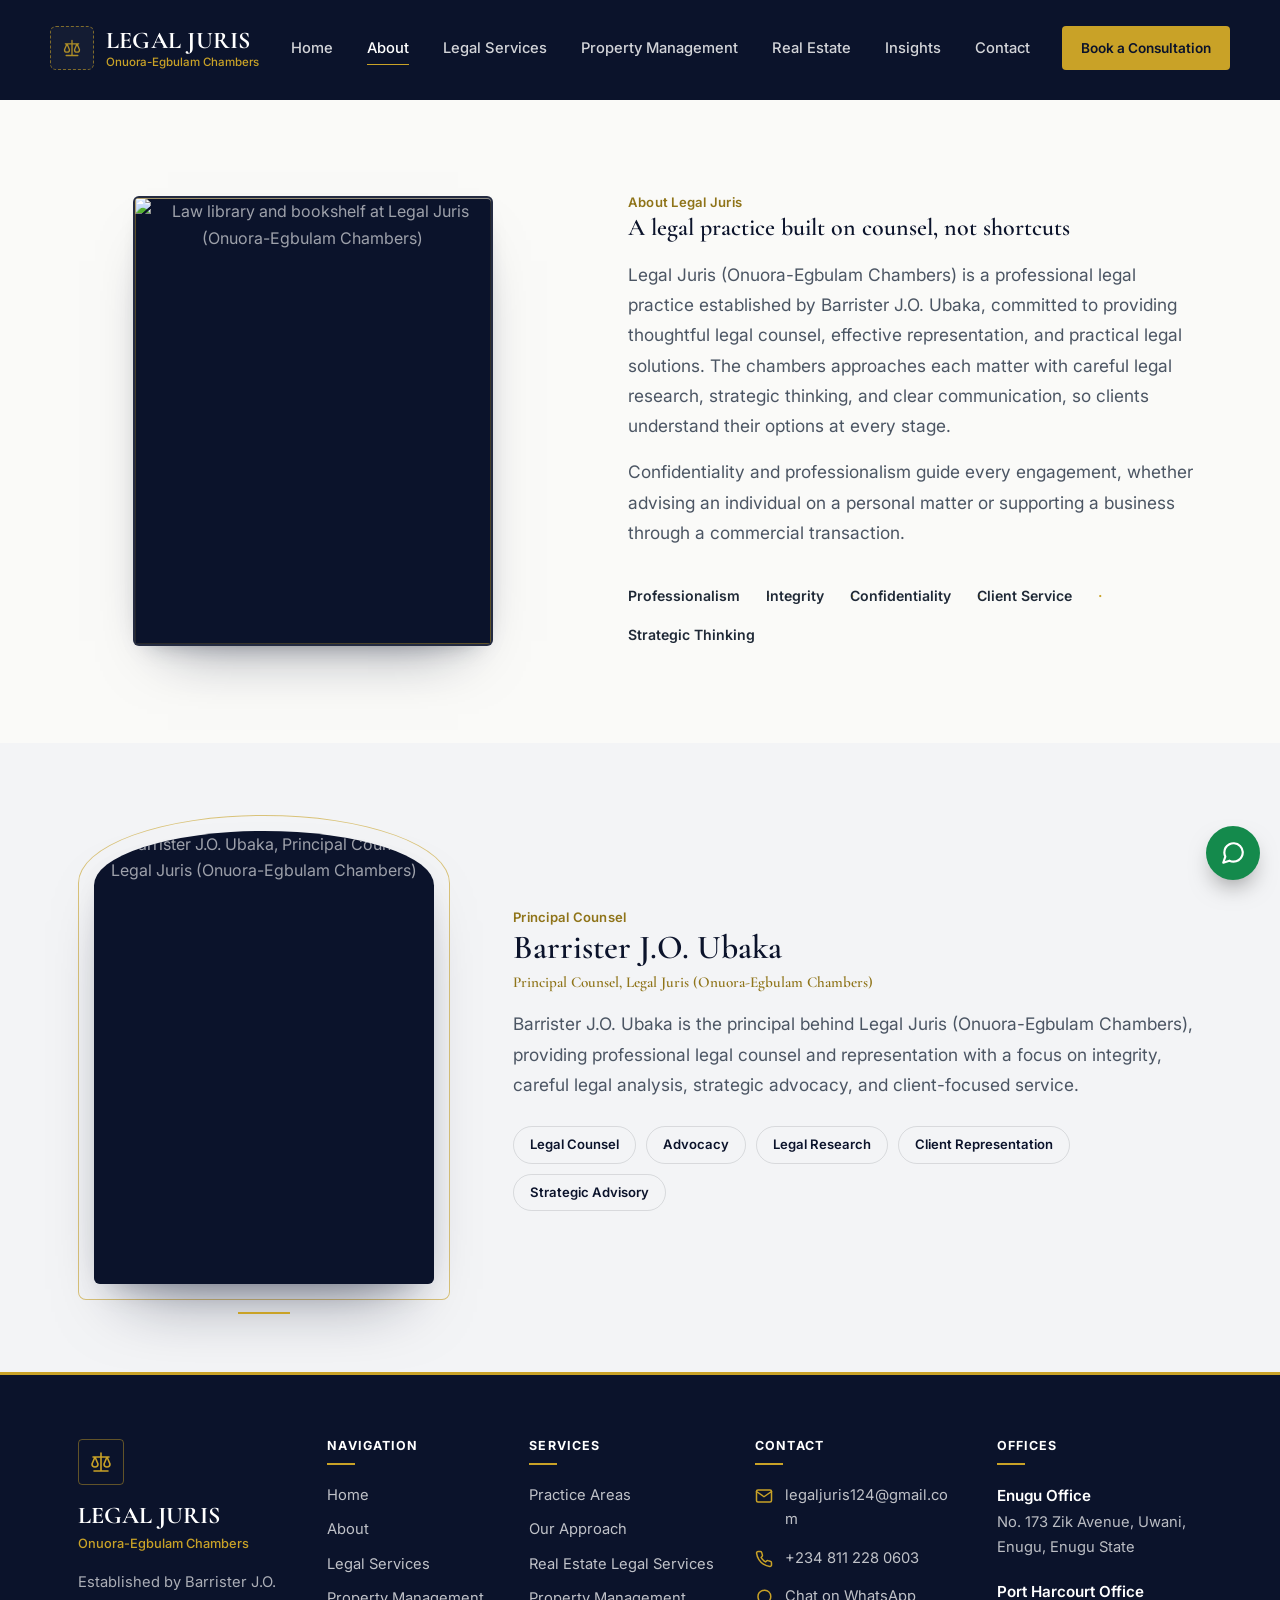
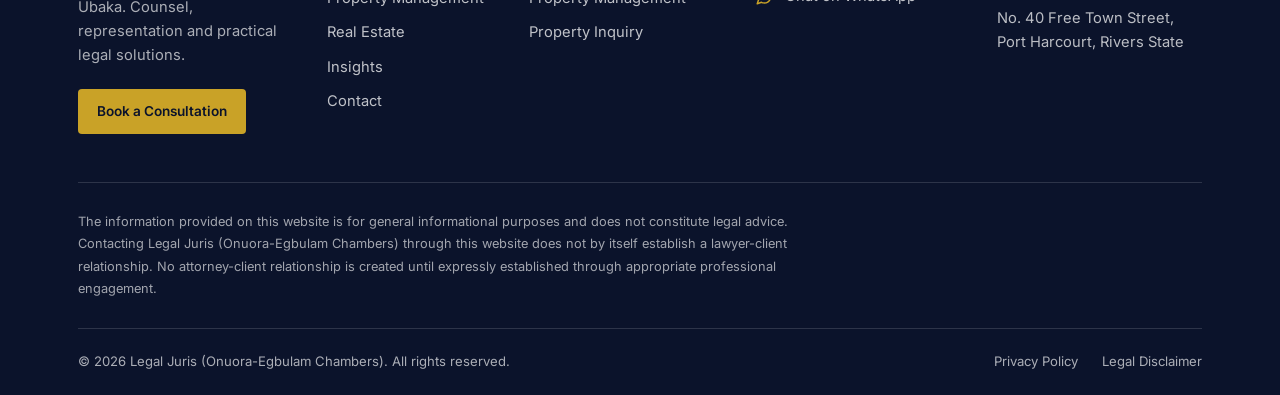
==== about.html @ 04a3dd70 "Initial commit" ====
<!DOCTYPE html>
<html lang="en">
<head>
<meta charset="UTF-8">
<meta name="viewport" content="width=device-width, initial-scale=1.0">
<title>About Legal Juris (Onuora-Egbulam Chambers) | Barrister J.O. Ubaka</title>
<meta name="description" content="Learn about Legal Juris (Onuora-Egbulam Chambers), a professional legal practice established by Barrister J.O. Ubaka, and its principal counsel.">
<link rel="canonical" href="https://www.example.com/about.html">
<meta property="og:type" content="website">
<meta property="og:title" content="About Legal Juris (Onuora-Egbulam Chambers)">
<meta property="og:description" content="A legal practice built on counsel, not shortcuts — learn about the chambers and its Principal Counsel, Barrister J.O. Ubaka.">
<meta property="og:url" content="https://www.example.com/about.html">
<meta property="og:image" content="https://res.cloudinary.com/dtxdhkaqs/image/upload/v1790154562/Barr._J.O_Ubaka_sa1ir5.jpg">
<meta name="theme-color" content="#0B132B">
<link rel="preconnect" href="https://fonts.googleapis.com">
<link rel="preconnect" href="https://fonts.gstatic.com" crossorigin>
<link href="https://fonts.googleapis.com/css2?family=Cormorant+Garamond:wght@500;600;700&family=Inter:wght@400;500;600;700&display=swap" rel="stylesheet">
<link rel="stylesheet" href="styles.css">
</head>
<body data-page="about">

<div id="progress"></div>
<div class="page-transition" id="pageTransition"></div>
<a href="#main" class="btn btn-gold" style="position:fixed; left:12px; top:-60px; z-index:300; transition:top .2s;" id="skipLink">Skip to content</a>

<div id="scrim"></div>
<div id="mobileNav" aria-hidden="true">
  <div class="mclose"><button id="mCloseBtn" aria-label="Close menu">
    <svg viewBox="0 0 24 24" fill="none" stroke="currentColor" stroke-width="2" stroke-linecap="round"><path d="M18 6L6 18M6 6l12 12"/></svg>
  </button></div>
  <nav aria-label="Mobile">
    <a href="index.html" class="mnav-link">Home</a>
    <a href="about.html" class="mnav-link">About</a>
    <a href="legal-services.html" class="mnav-link">Legal Services</a>
    <a href="property-management.html" class="mnav-link">Property Management</a>
    <a href="real-estate.html" class="mnav-link">Real Estate</a>
    <a href="insights.html" class="mnav-link">Insights</a>
    <a href="contact.html" class="mnav-link">Contact</a>
  </nav>
  <a href="contact.html#consultation" class="btn btn-gold btn-block mnav-link">Book a Consultation</a>
</div>

<header id="siteHeader">
  <div class="wrap bar">
    <a href="index.html" class="brand" aria-label="Legal Juris home">
      <span class="brand-logo-slot" role="img" aria-label="Chambers logo placeholder">
        <svg viewBox="0 0 24 24" fill="none" stroke="currentColor" stroke-width="1.6" stroke-linecap="round" stroke-linejoin="round" aria-hidden="true"><path d="M12 3v18M5 21h14M4 7h16M6 7l-3 7a3 3 0 0 0 6 0zM18 7l-3 7a3 3 0 0 0 6 0z"/></svg>
      </span>
      <span class="brand-text">
        <span class="name">LEGAL JURIS</span>
        <span class="sub">Onuora-Egbulam Chambers</span>
      </span>
    </a>
    <nav class="primary-nav" aria-label="Main">
      <a href="index.html" data-nav="home">Home</a>
      <a href="about.html" data-nav="about">About</a>
      <a href="legal-services.html" data-nav="practice-areas">Legal Services</a>
      <a href="property-management.html" data-nav="property-management">Property Management</a>
      <a href="real-estate.html" data-nav="real-estate">Real Estate</a>
      <a href="insights.html" data-nav="insights">Insights</a>
      <a href="contact.html" data-nav="contact">Contact</a>
    </nav>
    <div class="header-cta">
      <a href="contact.html#consultation" class="btn btn-gold btn-sm">Book a Consultation</a>
    </div>
    <button class="hamburger" id="menuBtn" aria-label="Open menu" aria-expanded="false" aria-controls="mobileNav">
      <svg viewBox="0 0 24 24" fill="none" stroke="currentColor" stroke-width="2" stroke-linecap="round"><path d="M3 12h18M3 6h18M3 18h18"/></svg>
    </button>
  </div>
</header>

<main id="main" tabindex="-1">

  <!-- ============ ABOUT ============ -->
  <section class="section-pad" id="about">
    <div class="wrap about-grid">
      <div class="about-photo">
        <div class="img-slot has-photo" role="img" aria-label="Law library and bookshelf at Legal Juris (Onuora-Egbulam Chambers)">
          <img src="https://res.cloudinary.com/dtxdhkaqs/image/upload/v1790154377/legal_juris_portrait_kpsmwk.jpg" alt="Law library and bookshelf at Legal Juris (Onuora-Egbulam Chambers)" loading="lazy">
        </div>
      </div>
      <div class="about-copy">
        <span class="eyebrow">About Legal Juris</span>
        <h2>A legal practice built on counsel, not shortcuts</h2>
        <p class="lede">Legal Juris (Onuora-Egbulam Chambers) is a professional legal practice established by Barrister J.O. Ubaka, committed to providing thoughtful legal counsel, effective representation, and practical legal solutions. The chambers approaches each matter with careful legal research, strategic thinking, and clear communication, so clients understand their options at every stage.</p>
        <p class="lede" style="margin-top:16px">Confidentiality and professionalism guide every engagement, whether advising an individual on a personal matter or supporting a business through a commercial transaction.</p>
        <div class="quality-row">
          <span>Professionalism</span><span>Integrity</span><span>Confidentiality</span><span>Client Service</span><span>Strategic Thinking</span>
        </div>
      </div>
    </div>
  </section>

  <!-- ============ PRINCIPAL COUNSEL ============ -->
  <section class="section-pad bg-alt">
    <div class="wrap principal-grid">
      <div class="principal-photo">
        <div class="img-slot has-photo" role="img" aria-label="Portrait of Barrister J.O. Ubaka, Principal Counsel">
          <img src="https://res.cloudinary.com/dtxdhkaqs/image/upload/v1790154562/Barr._J.O_Ubaka_sa1ir5.jpg" alt="Barrister J.O. Ubaka, Principal Counsel, Legal Juris (Onuora-Egbulam Chambers)" loading="lazy">
        </div>
      </div>
      <div class="principal-copy">
        <span class="eyebrow">Principal Counsel</span>
        <h3>Barrister J.O. Ubaka<span class="role">Principal Counsel, Legal Juris (Onuora-Egbulam Chambers)</span></h3>
        <p class="lede">Barrister J.O. Ubaka is the principal behind Legal Juris (Onuora-Egbulam Chambers), providing professional legal counsel and representation with a focus on integrity, careful legal analysis, strategic advocacy, and client-focused service.</p>
        <div class="principal-tags">
          <span>Legal Counsel</span><span>Advocacy</span><span>Legal Research</span><span>Client Representation</span><span>Strategic Advisory</span>
        </div>
      </div>
    </div>
  </section>

</main>

<footer aria-labelledby="footerHeading">
  <h2 id="footerHeading" class="sr-only">Legal Juris footer</h2>
  <div class="wrap">
    <div class="footer-grid">

      <div class="f-brand">
        <!-- To use the official crest: replace the <svg> below with <img src="your-logo.png" alt="Legal Juris crest"> -->
        <div class="footer-logo-slot" aria-hidden="true">
          <svg viewBox="0 0 24 24" fill="none" stroke="currentColor" stroke-width="1.6" stroke-linecap="round" stroke-linejoin="round"><path d="M12 3v18M5 21h14M4 7h16M6 7l-3 7a3 3 0 0 0 6 0zM18 7l-3 7a3 3 0 0 0 6 0z"/></svg>
        </div>
        <p class="fname">LEGAL JURIS</p>
        <p class="fsub">Onuora-Egbulam Chambers</p>
        <p class="est">Established by Barrister J.O. Ubaka. Counsel, representation and practical legal solutions.</p>
        <a href="contact.html#consultation" class="btn btn-gold btn-sm">Book a Consultation</a>
      </div>

      <nav class="f-nav" aria-label="Footer navigation">
        <h3 class="fhead">Navigation</h3>
        <ul class="footer-links">
          <li><a href="index.html">Home</a></li>
          <li><a href="about.html">About</a></li>
          <li><a href="legal-services.html">Legal Services</a></li>
          <li><a href="property-management.html">Property Management</a></li>
          <li><a href="real-estate.html">Real Estate</a></li>
          <li><a href="insights.html">Insights</a></li>
          <li><a href="contact.html">Contact</a></li>
        </ul>
      </nav>

      <nav class="f-services" aria-label="Services">
        <h3 class="fhead">Services</h3>
        <ul class="footer-links">
          <li><a href="legal-services.html#practice-areas">Practice Areas</a></li>
          <li><a href="legal-services.html#approach">Our Approach</a></li>
          <li><a href="real-estate.html#real-estate">Real Estate Legal Services</a></li>
          <li><a href="property-management.html#property-management">Property Management</a></li>
          <li><a href="property-management.html#pm-inquiry">Property Inquiry</a></li>
        </ul>
      </nav>

      <div class="f-contact">
        <h3 class="fhead">Contact</h3>
        <p class="footer-contact-item">
          <svg class="icon" viewBox="0 0 24 24" fill="none" stroke="currentColor" stroke-width="2" stroke-linecap="round" stroke-linejoin="round" aria-hidden="true"><path d="M4 4h16a2 2 0 0 1 2 2v12a2 2 0 0 1-2 2H4a2 2 0 0 1-2-2V6a2 2 0 0 1 2-2z"/><path d="M22 6l-10 7L2 6"/></svg>
          <a href="mailto:legaljuris124@gmail.com">legaljuris124@gmail.com</a>
        </p>
        <p class="footer-contact-item">
          <svg class="icon" viewBox="0 0 24 24" fill="none" stroke="currentColor" stroke-width="2" stroke-linecap="round" stroke-linejoin="round" aria-hidden="true"><path d="M22 16.9v3a2 2 0 0 1-2.2 2 19.8 19.8 0 0 1-8.6-3.1 19.5 19.5 0 0 1-6-6A19.8 19.8 0 0 1 2.1 4.2 2 2 0 0 1 4.1 2h3a2 2 0 0 1 2 1.7c.1 1 .4 1.9.7 2.8a2 2 0 0 1-.5 2.1L8.1 9.9a16 16 0 0 0 6 6l1.3-1.3a2 2 0 0 1 2.1-.4c.9.3 1.8.6 2.8.7a2 2 0 0 1 1.7 2z"/></svg>
          <a href="tel:+2348112280603">+234 811 228 0603</a>
        </p>
        <p class="footer-contact-item">
          <svg class="icon" viewBox="0 0 24 24" fill="none" stroke="currentColor" stroke-width="2" stroke-linecap="round" stroke-linejoin="round" aria-hidden="true"><path d="M21 11.5a8.38 8.38 0 0 1-.9 3.8 8.5 8.5 0 0 1-7.6 4.7 8.38 8.38 0 0 1-3.8-.9L3 21l1.9-5.7a8.38 8.38 0 0 1-.9-3.8 8.5 8.5 0 0 1 4.7-7.6 8.38 8.38 0 0 1 3.8-.9h.5a8.48 8.48 0 0 1 8 8v.5z"/></svg>
          <a href="https://wa.me/2348112280603?text=Hello%20Legal%20Juris%2C%20I%20would%20like%20to%20make%20a%20legal%20enquiry." target="_blank" rel="noopener">Chat on WhatsApp<span class="sr-only"> (opens in a new tab)</span></a>
        </p>
      </div>

      <div class="f-offices">
        <h3 class="fhead">Offices</h3>
        <div class="footer-office">
          <strong>Enugu Office</strong>
          <address>No. 173 Zik Avenue, Uwani,<br>Enugu, Enugu State</address>
        </div>
        <div class="footer-office">
          <strong>Port Harcourt Office</strong>
          <address>No. 40 Free Town Street,<br>Port Harcourt, Rivers State</address>
        </div>
      </div>

    </div>

    <p class="footer-disclaimer">The information provided on this website is for general informational purposes and does not constitute legal advice. Contacting Legal Juris (Onuora-Egbulam Chambers) through this website does not by itself establish a lawyer-client relationship. No attorney-client relationship is created until expressly established through appropriate professional engagement.</p>

    <div class="footer-bottom">
      <span>© <span id="yr">2026</span> Legal Juris (Onuora-Egbulam Chambers). All rights reserved.</span>
      <span class="flinks"><a href="#" data-toast="Privacy Policy coming soon.">Privacy Policy</a><a href="#" data-toast="Legal Disclaimer coming soon.">Legal Disclaimer</a></span>
    </div>
  </div>
</footer>

<a href="https://wa.me/2348112280603?text=Hello%20Legal%20Juris%2C%20I%20would%20like%20to%20make%20a%20legal%20enquiry." target="_blank" rel="noopener" class="fab" aria-label="Chat on WhatsApp (opens in a new tab)">
  <svg viewBox="0 0 24 24" fill="none" stroke="currentColor" stroke-width="2" stroke-linecap="round" stroke-linejoin="round" aria-hidden="true"><path d="M21 11.5a8.38 8.38 0 0 1-.9 3.8 8.5 8.5 0 0 1-7.6 4.7 8.38 8.38 0 0 1-3.8-.9L3 21l1.9-5.7a8.38 8.38 0 0 1-.9-3.8 8.5 8.5 0 0 1 4.7-7.6 8.38 8.38 0 0 1 3.8-.9h.5a8.48 8.48 0 0 1 8 8v.5z"/></svg>
</a>
<button id="toTop" aria-label="Back to top">
  <svg viewBox="0 0 24 24" fill="none" stroke="currentColor" stroke-width="2.2" stroke-linecap="round" stroke-linejoin="round"><path d="M12 19V5M5 12l7-7 7 7"/></svg>
</button>

<div id="toastRoot" aria-live="polite"></div>

<script src="script.js"></script>
</body>
</html>
---- styles.css ----
/* =========================================================
     TOKENS
     ========================================================= */
  :root{
    --navy:#0B132B;
    --navy-2:#131B3A;
    --charcoal:#1F2937;
    --gold:#C9A227;
    --gold-dim:#8f7419;
    --gold-wash:rgba(201,162,39,.12);
    --bg:#FAFAF8;
    --bg-2:#F3F4F6;
    --ink:#111827;
    --ink-soft:#4B5563;
    --white:#FFFFFF;
    --line:rgba(17,24,39,.12);
    --line-on-navy:rgba(255,255,255,.14);
    --shadow:0 18px 40px -22px rgba(11,19,43,.35);
    --radius:4px;
    --maxw:1180px;
    --serif:'Cormorant Garamond', 'Georgia', serif;
    --sans:'Inter', -apple-system, BlinkMacSystemFont, 'Segoe UI', sans-serif;
  }

  /* =========================================================
     RESET & BASE
     ========================================================= */
  *,*::before,*::after{ box-sizing:border-box; }
  html{ scroll-behavior:smooth; }
  body{
    margin:0; background:var(--bg); color:var(--ink); font-family:var(--sans);
    font-size:16px; line-height:1.65; overflow-x:hidden; -webkit-font-smoothing:antialiased;
  }
  img{ max-width:100%; display:block; }
  h1,h2,h3,h4{ font-family:var(--serif); color:var(--navy); font-weight:600; line-height:1.15; margin:0; }
  p{ margin:0; }
  a{ color:inherit; text-decoration:none; }
  ul{ margin:0; padding:0; list-style:none; }
  button{ font-family:inherit; cursor:pointer; }
  input,select,textarea{ font-family:inherit; font-size:1rem; }

  :focus-visible{ outline:2px solid var(--gold); outline-offset:3px; }

  .wrap{ max-width:var(--maxw); margin:0 auto; padding:0 28px; }
  section{ scroll-margin-top:88px; }

  .eyebrow{ font-size:.82rem; color:var(--gold-dim); font-weight:600; letter-spacing:.02em; }
  .lede{ color:var(--ink-soft); font-size:1.08rem; max-width:62ch; line-height:1.75; }
  .hairline{ height:1px; background:var(--line); border:0; margin:0; }
  .rule-gold{ width:52px; height:2px; background:var(--gold); border:0; margin:0; }

  .section-head{ max-width:640px; margin-bottom:44px; }
  .section-head h2{ font-size:clamp(1.9rem,3.4vw,2.6rem); margin-top:10px; }
  .section-pad{ padding:88px 0; }
  .bg-alt{ background:var(--bg-2); }

  /* Buttons */
  .btn{
    display:inline-flex; align-items:center; justify-content:center; gap:9px;
    padding:14px 26px; font-size:.95rem; font-weight:600; border-radius:var(--radius);
    border:1.5px solid transparent; transition:background-color .18s ease, color .18s ease, border-color .18s ease, transform .12s ease;
    white-space:nowrap;
  }
  .btn:active{ transform:translateY(1px); }
  .btn-gold{ background:var(--gold); color:var(--navy); }
  .btn-gold:hover{ background:#dcb43a; }
  .btn-line-light{ border-color:rgba(255,255,255,.55); color:var(--white); }
  .btn-line-light:hover{ background:rgba(255,255,255,.08); border-color:var(--white); }
  .btn-line-dark{ border-color:var(--navy); color:var(--navy); }
  .btn-line-dark:hover{ background:var(--navy); color:var(--white); }
  .btn-navy{ background:var(--navy); color:var(--white); }
  .btn-navy:hover{ background:var(--navy-2); }
  .btn-sm{ padding:10px 18px; font-size:.85rem; }
  .btn-lg{ padding:16px 32px; font-size:1.05rem; }
  .btn-block{ width:100%; }

  /* Icons (inline SVG, thin line style) */
  .icon{ width:20px; height:20px; flex:none; }
  .icon-lg{ width:26px; height:26px; }

  /* =========================================================
     SCROLL PROGRESS
     ========================================================= */
  #progress{ position:fixed; top:0; left:0; height:3px; background:var(--gold); width:0%; z-index:200; transition:width .1s linear; }

  /* =========================================================
     HEADER
     ========================================================= */
  header{
    position:sticky; top:0; z-index:100; background:var(--navy); transition:box-shadow .25s ease;
    min-height:100px;
  }
  header .bar{ display:flex; align-items:center; justify-content:space-between; padding:26px 0; transition:padding .25s ease; }
  header.scrolled{ box-shadow:0 8px 28px -14px rgba(0,0,0,.4); }
  header.scrolled .bar{ padding:14px 0; }

  .brand{ display:flex; align-items:center; gap:12px; line-height:1.1; }
  .brand-text{ display:flex; flex-direction:column; }
  .brand-logo-slot{
    width:44px; height:44px; flex:none; border:1.5px dashed rgba(201,162,39,.6); border-radius:6px;
    display:flex; align-items:center; justify-content:center; background:rgba(255,255,255,.04);
  }
  .brand-logo-slot svg{ width:20px; height:20px; color:var(--gold); opacity:.85; }
  .brand .name{ font-family:var(--serif); font-weight:700; font-size:1.5rem; color:var(--white); letter-spacing:.01em; }
  .brand .sub{ font-size:.72rem; color:var(--gold); margin-top:2px; font-weight:500; }

  nav.primary-nav{ display:none; align-items:center; gap:6px; }
  nav.primary-nav a{
    padding:10px 14px; font-size:.92rem; font-weight:500; color:rgba(255,255,255,.82); border-radius:3px; position:relative;
  }
  nav.primary-nav a:hover{ color:var(--white); }
  nav.primary-nav a.active{ color:var(--white); }
  nav.primary-nav a.active::after{ content:""; position:absolute; left:14px; right:14px; bottom:5px; height:1.5px; background:var(--gold); }

  .header-cta{ display:none; align-items:center; gap:12px; }

  .hamburger{
    display:flex; align-items:center; justify-content:center; width:42px; height:42px;
    background:transparent; border:1.5px solid rgba(255,255,255,.35); border-radius:3px; color:var(--white);
  }
  .hamburger svg{ width:20px; height:20px; }

  @media (min-width:1000px){
    nav.primary-nav{ display:flex; }
    .header-cta{ display:flex; }
    .hamburger{ display:none; }
  }

  /* Mobile nav panel */
  #mobileNav{
    position:fixed; inset:0 0 0 auto; width:min(340px,86vw); background:var(--navy); z-index:150;
    transform:translateX(100%); transition:transform .3s ease; padding:28px 26px; overflow-y:auto;
  }
  #mobileNav.open{ transform:translateX(0); }
  #mobileNav .mclose{ display:flex; justify-content:flex-end; }
  #mobileNav .mclose button{ background:none; border:0; color:var(--white); width:38px; height:38px; }
  #mobileNav a{ display:block; padding:16px 2px; color:var(--white); font-size:1.05rem; border-bottom:1px solid var(--line-on-navy); }
  #mobileNav a.btn{ display:flex; margin-top:22px; padding:14px 26px; border-bottom:0; font-size:.95rem; }
  #mobileNav a.btn-gold{ color:var(--navy); }
  #scrim{ position:fixed; inset:0; background:rgba(11,19,43,.55); z-index:140; opacity:0; pointer-events:none; transition:opacity .25s ease; }
  #scrim.show{ opacity:1; pointer-events:auto; }

  /* =========================================================
     HERO
     ========================================================= */
  .hero{
    background:linear-gradient(180deg, var(--navy) 0%, var(--navy-2) 100%);
    color:var(--white); padding:64px 0 84px;
  }
  .hero .wrap{ display:grid; grid-template-columns:1fr; gap:52px; align-items:center; }
  .hero h1{ color:var(--white); font-size:clamp(2.3rem,5vw,3.4rem); letter-spacing:.005em; }
  .hero .lede{ color:rgba(255,255,255,.78); margin-top:20px; font-size:1.12rem; }
  .hero .actions{ display:flex; flex-wrap:wrap; gap:14px; margin-top:32px; }
  .hero .email-line{ margin-top:26px; display:flex; align-items:center; gap:10px; color:rgba(255,255,255,.75); font-size:.95rem; }
  .hero .email-line a{ color:var(--white); border-bottom:1px solid rgba(255,255,255,.35); }
  .hero .email-line a:hover{ border-color:var(--gold); color:var(--gold); }

  .img-slot{
    border:1.5px dashed rgba(201,162,39,.55); border-radius:6px; background:rgba(255,255,255,.03);
    display:flex; align-items:center; justify-content:center; text-align:center; padding:32px;
    color:rgba(255,255,255,.6);
  }
  .hero .img-slot{ aspect-ratio:3/4; max-width:380px; margin:0 auto; position:relative; padding:0; display:block; }
  .hero .img-slot::before{ content:""; position:absolute; inset:0; border:1px solid rgba(201,162,39,.3); border-radius:6px; pointer-events:none; }
  .hero .img-slot > img{ width:100%; height:100%; object-fit:cover; object-position:center; display:block; border-radius:6px; }

  .img-slot .slot-label{ font-family:var(--serif); font-size:1.15rem; font-weight:600; color:var(--gold); }
  .img-slot .slot-sub{ font-size:.82rem; margin-top:10px; max-width:24ch; line-height:1.5; }
  .img-slot .icon-lg{ margin:0 auto 12px; color:var(--gold); opacity:.85; }

  @media (min-width:860px){
    .hero .wrap{ grid-template-columns:1.15fr .85fr; }
  }

  /* =========================================================
     TRUST STRIP
     ========================================================= */
  .trust{ background:var(--bg); border-bottom:1px solid var(--line); }
  .trust .wrap{ display:grid; grid-template-columns:1fr; }
  .trust-item{ display:flex; align-items:center; gap:12px; padding:24px 0; }
  .trust-item .icon{ color:var(--gold-dim); }
  .trust-item span{ font-size:.92rem; font-weight:500; color:var(--charcoal); }
  @media (min-width:760px){
    .trust .wrap{ grid-template-columns:repeat(5,1fr); }
    .trust-item{ padding:28px 18px; border-left:1px solid var(--line); justify-content:flex-start; }
    .trust-item:first-child{ border-left:0; }
  }

  /* =========================================================
      ABOUT — with beautifully framed bookshelf image
      ========================================================= */
  .about-grid{ display:grid; grid-template-columns:1fr; gap:48px; align-items:center; }

  .about-photo{
    position:relative;
    max-width:360px;
    width:100%;
    margin:0 auto;
    isolation:isolate;
  }

  /* Modern gold frame — centered around the image */
  .about-photo::before{
    content:"";
    position:absolute;
    inset:16px;
    border:1px solid var(--gold);
    border-radius:12px;
    z-index:0;
    pointer-events:none;
    transition:transform .5s cubic-bezier(.2,.7,.2,1), box-shadow .5s ease;
    box-shadow: 0 8px 24px -8px rgba(201,162,39,.2);
  }
  .about-photo:hover::before{
    transform:translate(-5px, -5px);
    box-shadow:0 12px 32px -10px rgba(201,162,39,.3);
  }

  /* Subtle serif "LJ" monogram centered behind the image */
  .about-photo::after{
    content:"LJ";
    position:absolute;
    inset:0;
    display:flex;
    align-items:center;
    justify-content:center;
    font-family:var(--serif);
    font-size:10rem;
    font-weight:700;
    color:var(--gold);
    opacity:.04;
    letter-spacing:-.05em;
    line-height:1;
    z-index:0;
    pointer-events:none;
    user-select:none;
  }

  .about-photo .img-slot{
    position:relative;
    z-index:1;
    aspect-ratio:4/5;
    padding:0;
    border:2px solid rgba(255,255,255,.1);
    background:var(--navy);
    overflow:hidden;
    border-radius:6px;
    box-shadow:
      0 1px 0 rgba(255,255,255,.5) inset,
      0 30px 60px -35px rgba(11,19,43,.55),
      0 10px 24px -16px rgba(11,19,43,.4);
  }

  .about-photo .img-slot img{
    width:100%;
    height:100%;
    object-fit:cover;
    object-position:center;
    display:block;
    transition:transform .8s cubic-bezier(.2,.7,.2,1);
    filter:saturate(1.05) contrast(1.03);
  }
  .about-photo:hover .img-slot img{
    transform:scale(1.04);
  }

  /* Modern gradient hairline inset frame */
  .about-photo .img-slot::before{
    content:"";
    position:absolute;
    inset:0;
    border:1px solid;
    border-image:linear-gradient(135deg, rgba(201,162,39,.45) 0%, rgba(201,162,39,.1) 50%, rgba(201,162,39,.45) 100%) 1;
    border-radius:5px;
    pointer-events:none;
    z-index:3;
  }

  /* Soft gold gradient at the bottom for premium depth */
  .about-photo .img-slot::after{
    content:"";
    position:absolute;
    inset:auto 0 0 0;
    height:36%;
    background:linear-gradient(180deg, rgba(11,19,43,0) 0%, rgba(11,19,43,.42) 100%);
    pointer-events:none;
    z-index:2;
  }

  @media (max-width:640px){
    .about-photo::before{ inset:14px; }
    .about-photo::after{ font-size:7rem; }
  }

  .about-copy .lede{ margin-top:18px; }
  .quality-row{ display:flex; flex-wrap:wrap; gap:0 26px; margin-top:28px; }
  .quality-row span{ font-size:.88rem; font-weight:600; color:var(--charcoal); padding:8px 0; position:relative; }
  .quality-row span:not(:last-child)::after{ content:"·"; color:var(--gold); margin-left:26px; position:absolute; }

  @media (min-width:900px){
    .about-grid{ grid-template-columns:.9fr 1.1fr; gap:80px; }
  }

  /* =========================================================
     PRINCIPAL COUNSEL — portrait of Barrister J.O. Ubaka
     ========================================================= */
  .principal-grid{ display:grid; grid-template-columns:1fr; gap:56px; align-items:center; }

  .principal-photo{
    position:relative;
    max-width:340px;
    width:100%;
    margin:0 auto;
    isolation:isolate;
  }

  /* Gold arch outline behind the portrait */
  .principal-photo::before{
    content:"";
    position:absolute;
    inset:-16px;
    border:1.5px solid rgba(201,162,39,.6);
    border-radius:50% 50% 8px 8px / 14% 14% 8px 8px;
    z-index:0;
    pointer-events:none;
  }

  /* Gold accent bar under the portrait */
  .principal-photo::after{
    content:"";
    position:absolute;
    left:50%; bottom:-30px;
    transform:translateX(-50%);
    width:52px; height:2px;
    background:var(--gold);
    z-index:2;
  }

  .principal-photo .img-slot{
    position:relative;
    z-index:1;
    aspect-ratio:3/4;
    padding:0;
    border:0;
    background:var(--navy);
    overflow:hidden;
    border-radius:50% 50% 6px 6px / 12% 12% 6px 6px;
    box-shadow:
      0 40px 70px -35px rgba(11,19,43,.55),
      0 15px 30px -18px rgba(11,19,43,.35);
  }

  .principal-photo .img-slot img{
    width:100%;
    height:100%;
    object-fit:cover;
    object-position:center;
    display:block;
    transition:transform 1s cubic-bezier(.2,.7,.2,1);
  }
  .principal-photo:hover .img-slot img{
    transform:scale(1.04);
  }

  /* Soft navy gradient at the bottom for depth */
  .principal-photo .img-slot::after{
    content:"";
    position:absolute;
    inset:auto 0 0 0;
    height:34%;
    background:linear-gradient(180deg, rgba(11,19,43,0) 0%, rgba(11,19,43,.3) 100%);
    pointer-events:none;
    z-index:2;
  }

  .principal-copy h3{ font-size:clamp(1.6rem,3vw,2.1rem); }
  .principal-copy .role{ color:var(--gold-dim); font-weight:600; font-size:.95rem; margin-top:6px; display:block; }
  .principal-copy .lede{ margin-top:18px; }
  .principal-tags{ display:flex; flex-wrap:wrap; gap:10px; margin-top:26px; }
  .principal-tags span{
    font-size:.82rem; font-weight:600; color:var(--navy); border:1px solid var(--line); border-radius:100px; padding:7px 16px;
  }
  @media (min-width:900px){
    .principal-grid{ grid-template-columns:.7fr 1.3fr; gap:64px; }
  }

  /* =========================================================
     PRACTICE AREAS
     ========================================================= */
  .practice-list{ border-top:1px solid var(--line); }
  .practice-item{ border-bottom:1px solid var(--line); }
  .practice-trigger{
    width:100%; background:none; border:0; display:flex; align-items:center; gap:20px;
    padding:26px 4px; text-align:left; color:var(--ink);
  }
  .practice-trigger .icon{ color:var(--gold-dim); flex:none; }
  .practice-trigger .ptxt{ flex:1; }
  .practice-trigger h3{ font-size:1.2rem; font-family:var(--sans); font-weight:600; color:var(--navy); }
  .practice-trigger .pdesc{ font-size:.9rem; color:var(--ink-soft); margin-top:4px; }
  .practice-trigger .chev{ transition:transform .25s ease; color:var(--ink-soft); flex:none; }
  .practice-item.open .practice-trigger .chev{ transform:rotate(180deg); }
  .practice-item.open .practice-trigger h3{ color:var(--gold-dim); }
  .practice-panel{ max-height:0; overflow:hidden; transition:max-height .3s ease; }
  .practice-panel-in{ padding:0 4px 30px 56px; }
  .practice-panel-in p{ color:var(--ink-soft); max-width:62ch; line-height:1.7; }
  .practice-actions{ display:flex; flex-wrap:wrap; gap:12px; margin-top:18px; }

  /* =========================================================
     WHY CHOOSE US
     ========================================================= */
  .principles{ display:grid; grid-template-columns:1fr; }
  .principle{ padding:28px 0; border-top:1px solid var(--line); display:grid; grid-template-columns:1fr; gap:6px; }
  .principle:last-child{ border-bottom:1px solid var(--line); }
  .principle .pnum{ font-family:var(--serif); color:var(--gold); font-size:1rem; font-weight:600; }
  .principle h3{ font-size:1.25rem; font-family:var(--sans); font-weight:600; }
  .principle p{ color:var(--ink-soft); max-width:56ch; }
  @media (min-width:760px){
    .principles{ grid-template-columns:1fr 1fr; column-gap:56px; }
    .principle{ grid-template-columns:auto 1fr; align-items:baseline; column-gap:16px; }
    .principle .pnum{ grid-row:1/3; }
  }

  /* =========================================================
     OUR APPROACH
     ========================================================= */
  .approach-row{ display:grid; grid-template-columns:1fr; gap:0; position:relative; }
  .approach-step{
    padding:34px 0 34px 0; border-top:1px solid var(--line); opacity:0; transform:translateY(14px);
    transition:opacity .55s ease, transform .55s ease;
  }
  .approach-step.in{ opacity:1; transform:none; }
  .approach-step .num{ font-family:var(--serif); font-size:2.6rem; color:var(--gold); font-weight:600; line-height:1; }
  .approach-step h3{ font-size:1.15rem; font-family:var(--sans); font-weight:600; margin-top:14px; }
  .approach-step p{ color:var(--ink-soft); margin-top:8px; font-size:.94rem; }
  @media (min-width:900px){
    .approach-row{ grid-template-columns:repeat(4,1fr); column-gap:36px; }
    .approach-step{ border-top:0; border-left:1px solid var(--line); padding:4px 0 4px 28px; }
    .approach-step:first-child{ border-left:0; padding-left:0; }
  }

  /* =========================================================
     INSIGHTS
     ========================================================= */
  .insights-grid{ display:grid; grid-template-columns:1fr; gap:1px; background:var(--line); border:1px solid var(--line); }
  .insight-card{ background:var(--bg); padding:34px; display:flex; flex-direction:column; }
  .insight-card .kicker{ font-size:.8rem; color:var(--gold-dim); font-weight:600; }
  .insight-card h3{ font-size:1.3rem; margin-top:12px; }
  .insight-card p{ color:var(--ink-soft); margin-top:12px; flex:1; font-size:.94rem; }
  .insight-card .read{ margin-top:20px; font-size:.9rem; font-weight:600; color:var(--navy); border:0; background:none; padding:0; text-align:left; }
  .insight-card .read:hover{ color:var(--gold-dim); }
  @media (min-width:860px){ .insights-grid{ grid-template-columns:repeat(3,1fr); } }

  /* =========================================================
     FAQ
     ========================================================= */
  .faq-item{ border-bottom:1px solid var(--line); }
  .faq-item:first-child{ border-top:1px solid var(--line); }
  .faq-q{
    width:100%; background:none; border:0; display:flex; align-items:center; justify-content:space-between;
    gap:20px; padding:22px 2px; text-align:left; color:var(--navy); font-size:1.02rem; font-weight:600;
  }
  .faq-q .plus{ position:relative; width:18px; height:18px; flex:none; }
  .faq-q .plus::before, .faq-q .plus::after{ content:""; position:absolute; background:var(--gold-dim); }
  .faq-q .plus::before{ left:0; top:8px; width:18px; height:1.6px; }
  .faq-q .plus::after{ left:8px; top:0; width:1.6px; height:18px; transition:transform .25s ease; }
  .faq-item.open .plus::after{ transform:rotate(90deg); }
  .faq-a{ max-height:0; overflow:hidden; transition:max-height .3s ease; }
  .faq-a-in{ padding:0 2px 22px; color:var(--ink-soft); max-width:66ch; line-height:1.7; }

  /* =========================================================
     CONSULTATION CTA BAND
     ========================================================= */
  .cta-band{ background:var(--navy); color:var(--white); text-align:center; }
  .cta-band h2{ color:var(--white); font-size:clamp(1.8rem,3.6vw,2.5rem); max-width:760px; margin:0 auto; }
  .cta-band .lede{ color:rgba(255,255,255,.75); margin:18px auto 0; text-align:center; }
  .cta-band .actions{ display:flex; flex-wrap:wrap; justify-content:center; gap:14px; margin-top:32px; }

  /* =========================================================
     CONSULTATION FORM
     ========================================================= */
  .form-grid{ display:grid; grid-template-columns:1fr; gap:20px; }
  @media (min-width:700px){ .form-grid{ grid-template-columns:1fr 1fr; } .form-grid .full{ grid-column:1/-1; } }
  .field label{ display:block; font-size:.85rem; font-weight:600; color:var(--navy); margin-bottom:7px; }
  .field .req{ color:var(--gold-dim); }
  .field input, .field select, .field textarea{
    width:100%; border:1.5px solid var(--line); border-radius:3px; padding:13px 14px; background:var(--white); color:var(--ink);
  }
  .field input:focus, .field select:focus, .field textarea:focus{ outline:none; border-color:var(--gold); box-shadow:0 0 0 3px var(--gold-wash); }
  .field textarea{ resize:vertical; min-height:110px; }
  .field.error input, .field.error select, .field.error textarea{ border-color:#B91C1C; }
  .field .err-msg{ display:none; font-size:.78rem; color:#B91C1C; margin-top:6px; }
  .field.error .err-msg{ display:block; }
  .form-disclaimer{ font-size:.82rem; color:var(--ink-soft); line-height:1.6; background:var(--bg-2); border-left:3px solid var(--gold); padding:16px 18px; margin-top:8px; }
  .consult-panel{ background:var(--white); border:1px solid var(--line); padding:clamp(28px,4vw,48px); box-shadow:var(--shadow); }

  /* =========================================================
     CONTACT & OFFICES
     ========================================================= */
  .contact-top{ display:grid; grid-template-columns:1fr; gap:40px; margin-bottom:56px; }
  .contact-actions{ display:flex; flex-wrap:wrap; gap:14px; margin-top:22px; }
  @media (min-width:860px){ .contact-top{ grid-template-columns:1fr 1fr; align-items:start; } }

  .contact-form-panel{
    background:var(--white); border:1px solid var(--line); border-top:3px solid var(--gold);
    padding:clamp(26px,4vw,40px); box-shadow:var(--shadow); margin-bottom:48px;
  }
  .contact-form-panel h3{ font-size:1.4rem; }
  .offices{ display:grid; grid-template-columns:1fr; gap:24px; }
  @media (min-width:760px){ .offices{ grid-template-columns:1fr 1fr; } }
  .office-card{ background:var(--white); border:1px solid var(--line); border-top:3px solid var(--gold); padding:32px; }
  .office-card .oicon{ color:var(--gold-dim); }
  .office-card h3{ font-size:1.35rem; margin-top:14px; }
  .office-card address{ font-style:normal; color:var(--ink-soft); margin-top:8px; line-height:1.6; }
  .office-card .actions{ display:flex; flex-wrap:wrap; gap:10px; margin-top:22px; }

  .map-slot{
    margin-top:40px; border:1.5px dashed var(--line); border-radius:4px; background:var(--bg-2);
    padding:48px 24px; text-align:center; color:var(--ink-soft);
  }
  .map-slot .icon-lg{ color:var(--gold-dim); margin:0 auto 10px; }
  .map-slot strong{ display:block; color:var(--navy); font-size:.95rem; }
  .map-slot span{ font-size:.85rem; display:block; margin-top:6px; }

  /* =========================================================
     PROPERTY MANAGEMENT / REAL ESTATE — shared components
     ========================================================= */
  .pm-grid{ display:grid; grid-template-columns:1fr; gap:1px; background:var(--line); border:1px solid var(--line); }
  .pm-card{ background:var(--bg); padding:30px; }
  .pm-card .icon-lg{ color:var(--gold-dim); }
  .pm-card h3{ font-size:1.1rem; font-family:var(--sans); font-weight:600; color:var(--navy); margin-top:14px; }
  .pm-card p{ color:var(--ink-soft); font-size:.92rem; margin-top:8px; line-height:1.65; }
  @media (min-width:700px){ .pm-grid{ grid-template-columns:repeat(2,1fr); } }
  @media (min-width:1000px){ .pm-grid{ grid-template-columns:repeat(3,1fr); } }

  .check-grid{ display:grid; grid-template-columns:1fr; gap:16px; margin-top:30px; }
  .check-grid div{ display:flex; align-items:flex-start; gap:10px; font-size:.92rem; font-weight:500; color:var(--charcoal); }
  .check-grid svg{ color:var(--gold-dim); flex:none; margin-top:2px; }
  @media (min-width:700px){ .check-grid{ grid-template-columns:1fr 1fr; column-gap:32px; } }

  .cat-row{ display:flex; flex-wrap:wrap; gap:12px; margin-top:26px; }
  .cat-row span{ font-size:.85rem; font-weight:600; color:var(--navy); border:1px solid var(--line); border-radius:100px; padding:10px 20px; background:var(--white); }

  .process-row{ display:grid; grid-template-columns:1fr; gap:0; }
  .process-row .approach-step{ padding:34px 0; border-top:1px solid var(--line); opacity:0; transform:translateY(14px); transition:opacity .55s ease, transform .55s ease; }
  .process-row .approach-step.in{ opacity:1; transform:none; }
  @media (min-width:760px){
    .process-row{ grid-template-columns:repeat(3,1fr); column-gap:36px; }
    .process-row .approach-step{ border-top:0; border-left:1px solid var(--line); padding:4px 0 4px 28px; }
    .process-row .approach-step:nth-child(3n+1){ border-left:0; padding-left:0; }
  }

  .pm-note{ font-size:.86rem; color:var(--ink-soft); background:var(--bg-2); border-left:3px solid var(--gold); padding:14px 18px; margin-top:28px; max-width:64ch; line-height:1.6; }

  .direct-cta{ display:flex; flex-wrap:wrap; gap:14px; margin-top:26px; }

  /* =========================================================
     FOOTER
     ========================================================= */
  .sr-only{ position:absolute; width:1px; height:1px; margin:-1px; padding:0; overflow:hidden; clip:rect(0 0 0 0); white-space:nowrap; border:0; }

  footer{ background:var(--navy); color:rgba(255,255,255,.74); border-top:3px solid var(--gold); font-size:.92rem; line-height:1.65; }
  footer a{ transition:color .18s ease; }
  footer a:hover{ color:var(--gold); }

  .footer-grid{ display:grid; grid-template-columns:1fr 1fr; gap:40px 28px; padding:64px 0 48px; border-bottom:1px solid var(--line-on-navy); }
  .f-brand, .f-contact, .f-offices{ grid-column:1 / -1; }
  .f-brand{ max-width:420px; }

  .footer-logo-slot{
    width:46px; height:46px; display:grid; place-items:center; margin-bottom:18px;
    border:1px solid rgba(201,162,39,.45); border-radius:var(--radius); color:var(--gold);
  }
  .footer-logo-slot svg{ width:24px; height:24px; }
  .footer-logo-slot img{ width:100%; height:100%; object-fit:contain; }
  .f-brand .fname{ font-family:var(--serif); color:var(--white); font-size:1.5rem; font-weight:700; line-height:1.1; }
  .f-brand .fsub{ color:var(--gold); font-size:.8rem; font-weight:500; margin-top:4px; }
  .f-brand .est{ margin-top:16px; color:rgba(255,255,255,.66); max-width:34ch; }
  .f-brand .btn{ margin-top:22px; }

  .footer-grid .fhead{
    font-family:var(--sans); font-size:.78rem; font-weight:700; letter-spacing:.09em; text-transform:uppercase;
    color:var(--white); margin-bottom:18px; padding-bottom:12px; position:relative;
  }
  .footer-grid .fhead::after{ content:""; position:absolute; left:0; bottom:0; width:28px; height:2px; background:var(--gold); }

  .footer-links li + li{ margin-top:10px; }
  .footer-links a{ display:inline-block; }
  @media (min-width:1024px){ .footer-links a{ white-space:nowrap; } }

  .footer-contact-item{ display:flex; align-items:flex-start; gap:12px; }
  .footer-contact-item + .footer-contact-item{ margin-top:14px; }
  .footer-contact-item .icon{ width:18px; height:18px; margin-top:4px; color:var(--gold); }
  .footer-contact-item a{ overflow-wrap:anywhere; }

  .footer-office + .footer-office{ margin-top:20px; }
  .footer-office strong{ display:block; color:var(--white); font-weight:600; font-size:.95rem; }
  .footer-office address{ font-style:normal; margin-top:2px; color:rgba(255,255,255,.72); }

  .footer-disclaimer{
    padding:28px 0; max-width:96ch;
    font-size:.8rem; line-height:1.75; color:rgba(255,255,255,.62);
  }
  .footer-bottom{
    display:flex; flex-wrap:wrap; justify-content:space-between; align-items:center; gap:10px 24px;
    border-top:1px solid var(--line-on-navy); padding:22px 0; font-size:.82rem; color:rgba(255,255,255,.66);
  }
  .footer-bottom .flinks{ display:flex; flex-wrap:wrap; gap:8px 24px; }

  @media (max-width:1279px){
    .footer-bottom{ padding-bottom:88px; }   /* keep clear of the floating WhatsApp button */
  }
  @media (min-width:640px){
    .footer-grid{ gap:44px 40px; }
    .f-contact, .f-offices{ grid-column:auto; }
  }
  @media (min-width:1024px){
    .footer-grid{ grid-template-columns:1.35fr 1.05fr 1.2fr 1.3fr 1.3fr; gap:48px 36px; }
    .f-brand{ grid-column:auto; }
  }

  /* =========================================================
     FLOATING ACTIONS, TOASTS & PAGE TRANSITION
     ========================================================= */
  .fab{
    position:fixed; right:20px; bottom:20px; width:54px; height:54px; border-radius:50%;
    display:grid; place-items:center; background:#148a4c; color:#fff; z-index:90;
    box-shadow:0 12px 26px -10px rgba(0,0,0,.55); transition:transform .2s ease, background-color .2s ease;
  }
  .fab svg{ width:26px; height:26px; }
  .fab:hover{ background:#0f7340; transform:translateY(-2px); }

  #toTop{
    position:fixed; right:27px; bottom:86px; width:40px; height:40px; border-radius:50%; z-index:90;
    display:grid; place-items:center; background:var(--navy); color:var(--gold); border:1px solid var(--gold);
    opacity:0; visibility:hidden; transform:translateY(8px);
    transition:opacity .25s ease, transform .25s ease, visibility .25s, background-color .2s ease, color .2s ease;
  }
  #toTop svg{ width:18px; height:18px; }
  #toTop.show{ opacity:1; visibility:visible; transform:none; }
  #toTop:hover{ background:var(--gold); color:var(--navy); }

  #toastRoot{
    position:fixed; left:50%; bottom:92px; transform:translateX(-50%); z-index:250;
    display:flex; flex-direction:column; gap:10px; width:min(92vw,520px); pointer-events:none;
  }
  .toast{
    pointer-events:auto; background:var(--navy-2); color:var(--white); font-size:.9rem; line-height:1.55;
    padding:14px 18px; border:1px solid var(--line-on-navy); border-left:3px solid var(--gold);
    border-radius:var(--radius); box-shadow:0 18px 40px -16px rgba(0,0,0,.6); animation:toast-in .28s ease both;
  }
  @keyframes toast-in{ from{ opacity:0; transform:translateY(10px); } to{ opacity:1; transform:none; } }
  @media (min-width:640px){ #toastRoot{ bottom:28px; } }

  .page-transition{ position:fixed; inset:0; background:var(--navy); opacity:0; pointer-events:none; z-index:240; transition:opacity .28s ease; }
  .page-transition.show{ opacity:1; }

  body.is-animating-out{ overflow:hidden; }

  @media (prefers-reduced-motion:reduce){
    .fab, #toTop, .toast, .page-transition, footer a{ transition:none; animation:none; }
  }
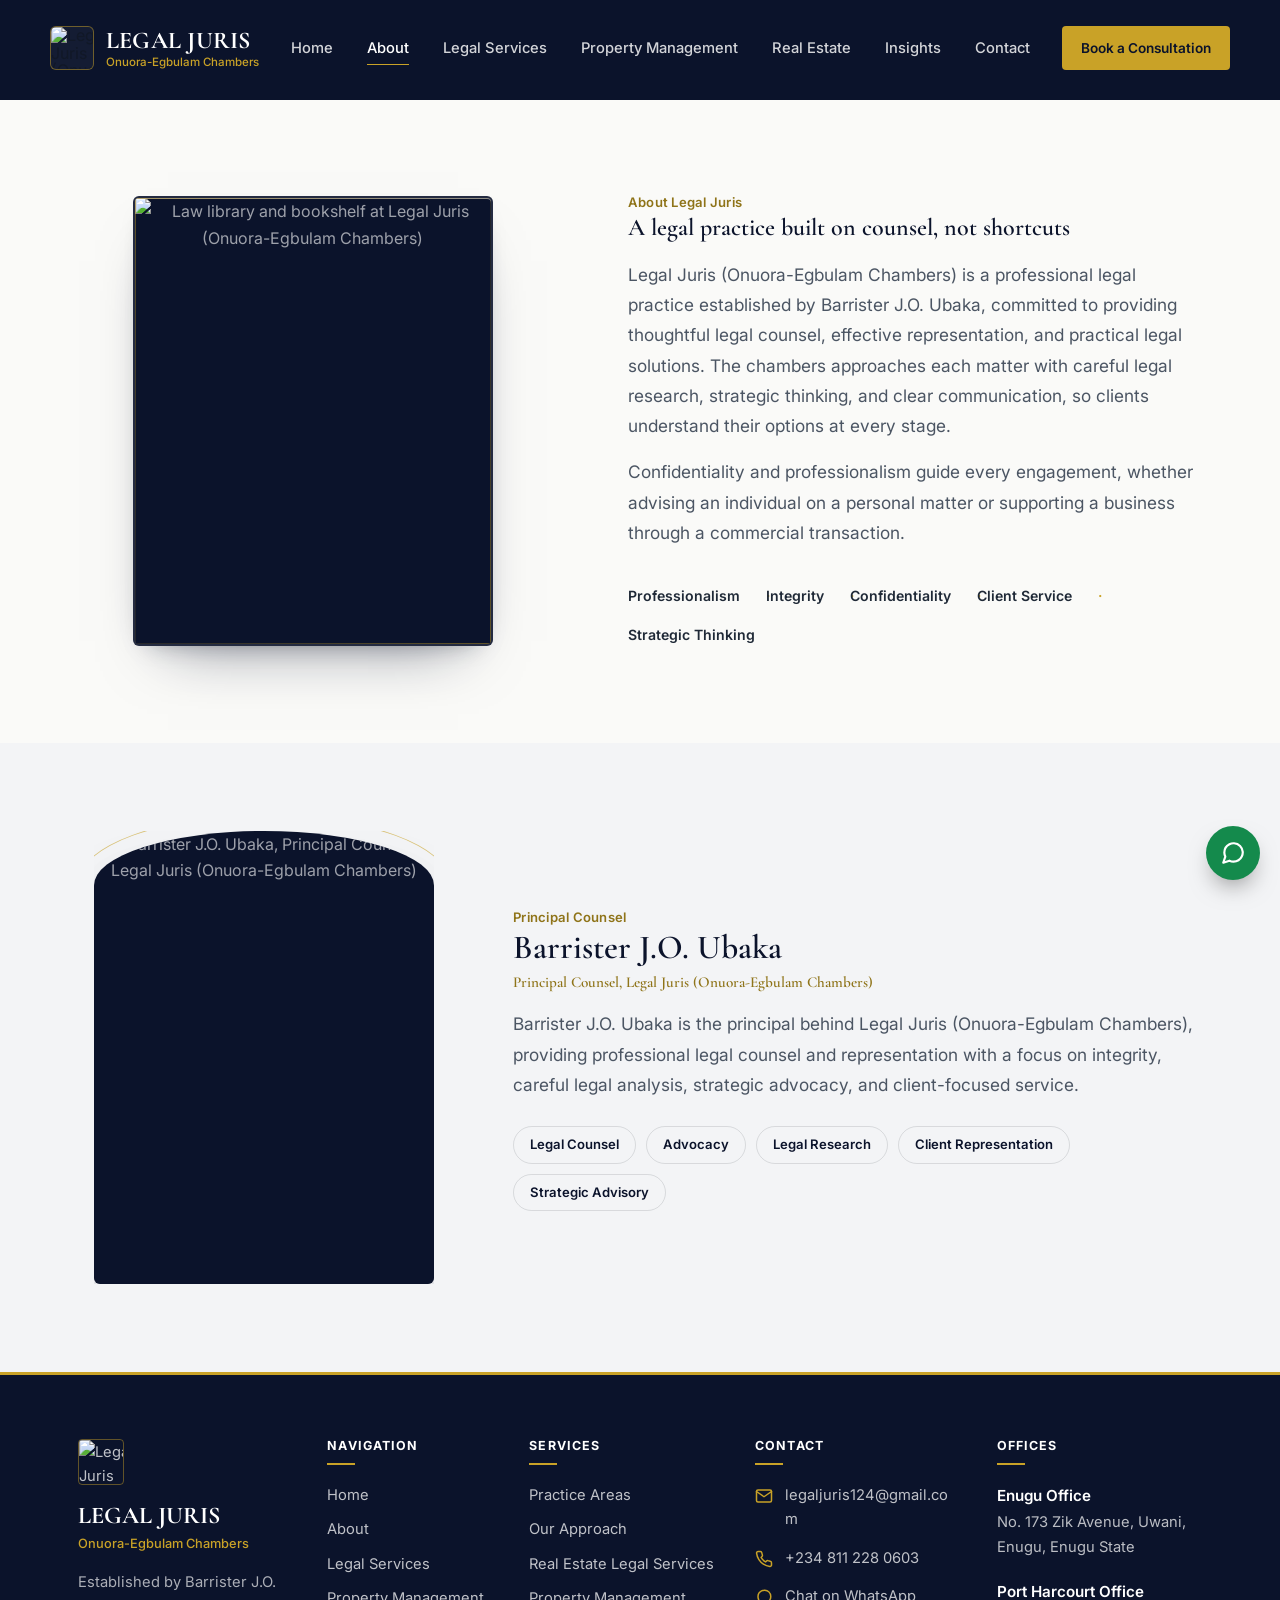
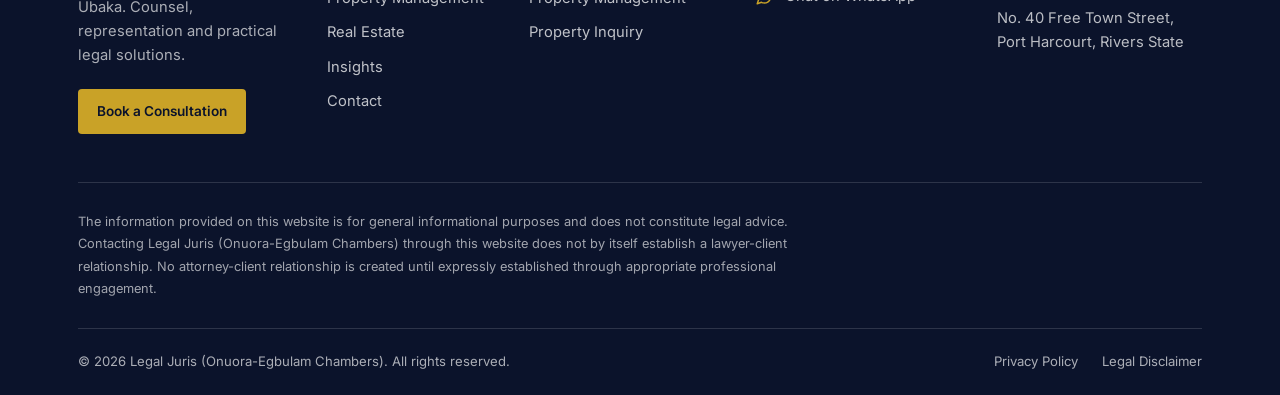
==== commit d1d73a5e: "added logo" ====
--- a/about.html
+++ b/about.html
@@ -44,7 +44,7 @@
   <div class="wrap bar">
     <a href="index.html" class="brand" aria-label="Legal Juris home">
       <span class="brand-logo-slot" role="img" aria-label="Chambers logo placeholder">
-        <svg viewBox="0 0 24 24" fill="none" stroke="currentColor" stroke-width="1.6" stroke-linecap="round" stroke-linejoin="round" aria-hidden="true"><path d="M12 3v18M5 21h14M4 7h16M6 7l-3 7a3 3 0 0 0 6 0zM18 7l-3 7a3 3 0 0 0 6 0z"/></svg>
+        <img src="https://res.cloudinary.com/dtxdhkaqs/image/upload/v1790518043/legal-juris-crest_lubbqf.png" alt="Legal Juris (Onuora-Egbulam Chambers) crest" loading="lazy">
       </span>
       <span class="brand-text">
         <span class="name">LEGAL JURIS</span>
@@ -120,7 +120,7 @@
       <div class="f-brand">
         <!-- To use the official crest: replace the <svg> below with <img src="your-logo.png" alt="Legal Juris crest"> -->
         <div class="footer-logo-slot" aria-hidden="true">
-          <svg viewBox="0 0 24 24" fill="none" stroke="currentColor" stroke-width="1.6" stroke-linecap="round" stroke-linejoin="round"><path d="M12 3v18M5 21h14M4 7h16M6 7l-3 7a3 3 0 0 0 6 0zM18 7l-3 7a3 3 0 0 0 6 0z"/></svg>
+          <img src="https://res.cloudinary.com/dtxdhkaqs/image/upload/v1790518043/legal-juris-crest_lubbqf.png" alt="Legal Juris (Onuora-Egbulam Chambers) crest" loading="lazy">
         </div>
         <p class="fname">LEGAL JURIS</p>
         <p class="fsub">Onuora-Egbulam Chambers</p>
--- a/styles.css
+++ b/styles.css
@@ -59,7 +59,10 @@
     display:inline-flex; align-items:center; justify-content:center; gap:9px;
     padding:14px 26px; font-size:.95rem; font-weight:600; border-radius:var(--radius);
     border:1.5px solid transparent; transition:background-color .18s ease, color .18s ease, border-color .18s ease, transform .12s ease;
-    white-space:nowrap;
+    white-space:nowrap; min-width:0; max-width:100%;
+  }
+  @media (max-width:600px){
+    .btn{ white-space:normal; width:100%; }
   }
   .btn:active{ transform:translateY(1px); }
   .btn-gold{ background:var(--gold); color:var(--navy); }
@@ -97,10 +100,10 @@
   .brand{ display:flex; align-items:center; gap:12px; line-height:1.1; }
   .brand-text{ display:flex; flex-direction:column; }
   .brand-logo-slot{
-    width:44px; height:44px; flex:none; border:1.5px dashed rgba(201,162,39,.6); border-radius:6px;
-    display:flex; align-items:center; justify-content:center; background:rgba(255,255,255,.04);
-  }
-  .brand-logo-slot svg{ width:20px; height:20px; color:var(--gold); opacity:.85; }
+    width:44px; height:44px; flex:none; border:1.5px solid rgba(201,162,39,.5); border-radius:6px;
+    display:grid; place-items:center; background:rgba(255,255,255,.04); overflow:hidden;
+  }
+  .brand-logo-slot img{ width:100%; height:100%; object-fit:contain; display:block; }
   .brand .name{ font-family:var(--serif); font-weight:700; font-size:1.5rem; color:var(--white); letter-spacing:.01em; }
   .brand .sub{ font-size:.72rem; color:var(--gold); margin-top:2px; font-weight:500; }
 
@@ -312,6 +315,7 @@
     width:100%;
     margin:0 auto;
     isolation:isolate;
+    overflow:hidden;
   }
 
   /* Gold arch outline behind the portrait */
@@ -537,8 +541,8 @@
   .check-grid svg{ color:var(--gold-dim); flex:none; margin-top:2px; }
   @media (min-width:700px){ .check-grid{ grid-template-columns:1fr 1fr; column-gap:32px; } }
 
-  .cat-row{ display:flex; flex-wrap:wrap; gap:12px; margin-top:26px; }
-  .cat-row span{ font-size:.85rem; font-weight:600; color:var(--navy); border:1px solid var(--line); border-radius:100px; padding:10px 20px; background:var(--white); }
+.cat-row{ display:flex; flex-wrap:wrap; gap:12px; margin-top:26px; }
+  .cat-row span{ font-size:.85rem; font-weight:600; color:var(--navy); border:1px solid var(--line); border-radius:100px; padding:10px 20px; background:var(--white); max-width:100%; overflow-wrap:anywhere; }
 
   .process-row{ display:grid; grid-template-columns:1fr; gap:0; }
   .process-row .approach-step{ padding:34px 0; border-top:1px solid var(--line); opacity:0; transform:translateY(14px); transition:opacity .55s ease, transform .55s ease; }
@@ -568,10 +572,9 @@
 
   .footer-logo-slot{
     width:46px; height:46px; display:grid; place-items:center; margin-bottom:18px;
-    border:1px solid rgba(201,162,39,.45); border-radius:var(--radius); color:var(--gold);
-  }
-  .footer-logo-slot svg{ width:24px; height:24px; }
-  .footer-logo-slot img{ width:100%; height:100%; object-fit:contain; }
+    border:1px solid rgba(201,162,39,.45); border-radius:var(--radius); overflow:hidden;
+  }
+  .footer-logo-slot img{ width:100%; height:100%; object-fit:contain; display:block; }
   .f-brand .fname{ font-family:var(--serif); color:var(--white); font-size:1.5rem; font-weight:700; line-height:1.1; }
   .f-brand .fsub{ color:var(--gold); font-size:.8rem; font-weight:500; margin-top:4px; }
   .f-brand .est{ margin-top:16px; color:rgba(255,255,255,.66); max-width:34ch; }
@@ -583,8 +586,8 @@
   }
   .footer-grid .fhead::after{ content:""; position:absolute; left:0; bottom:0; width:28px; height:2px; background:var(--gold); }
 
-  .footer-links li + li{ margin-top:10px; }
-  .footer-links a{ display:inline-block; }
+.footer-links li + li{ margin-top:10px; }
+  .footer-links a{ display:inline-block; max-width:100%; overflow-wrap:anywhere; }
   @media (min-width:1024px){ .footer-links a{ white-space:nowrap; } }
 
   .footer-contact-item{ display:flex; align-items:flex-start; gap:12px; }
